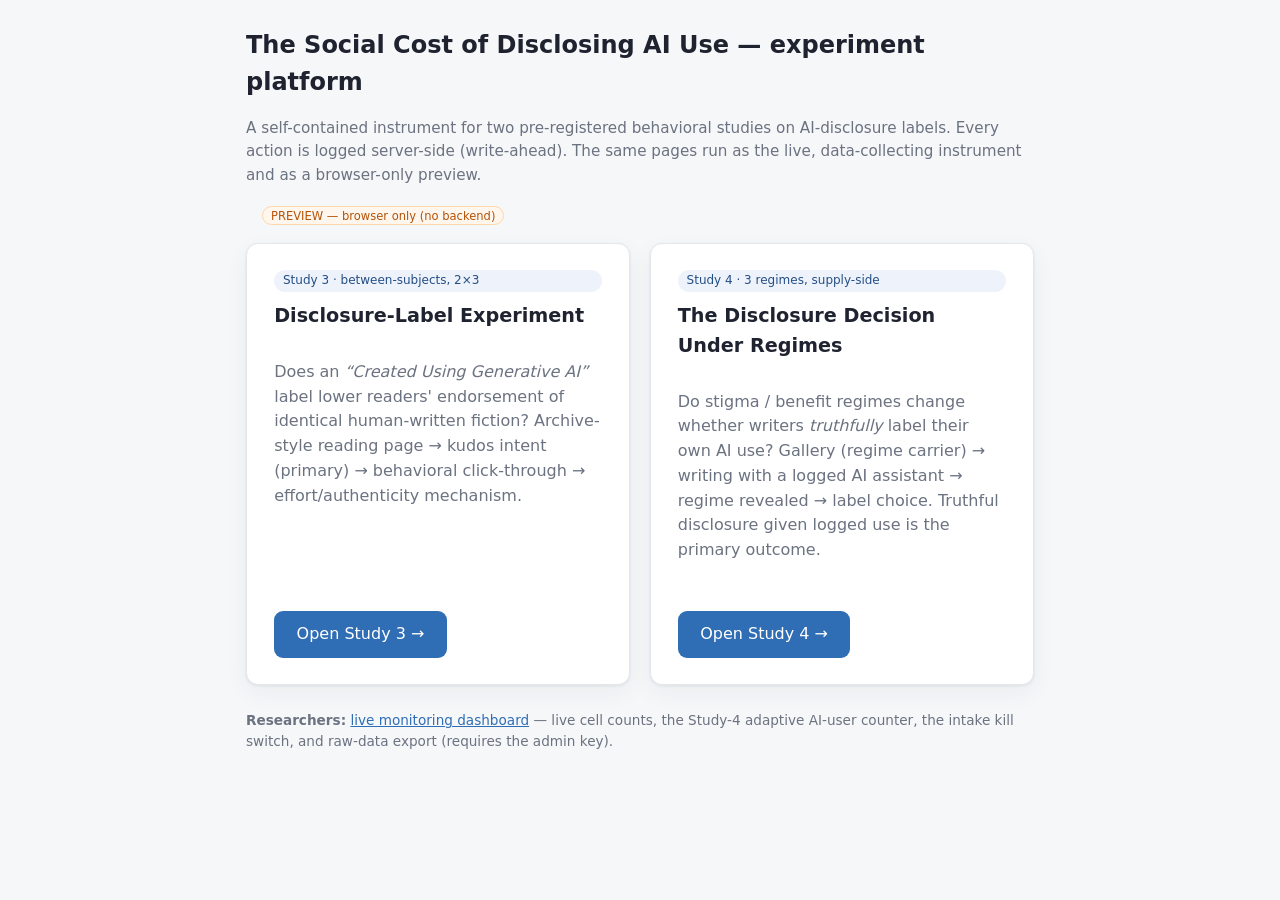
==== docs/index.html @ 00bd0689 "Experiment platform (Studies 3 and 4) — anonymized artifact for double-blind review" ====
<!doctype html>
<html lang="en">
<head>
  <meta charset="utf-8">
  <meta name="viewport" content="width=device-width, initial-scale=1">
  <title>NHB Disclosure Experiments — platform</title>
  <link rel="stylesheet" href="shared/css/app.css">
  <style>
    .hero{max-width:820px;margin:3vh auto 1rem;padding:0 1rem}
    .studies{display:grid;grid-template-columns:1fr 1fr;gap:1.2rem;max-width:820px;margin:0 auto;padding:0 1rem}
    @media(max-width:680px){.studies{grid-template-columns:1fr}}
    .scard{display:block;text-decoration:none;color:inherit}
    .scard .card{height:100%;display:flex;flex-direction:column;transition:.15s,box-shadow .15s}
    .scard .card:hover{border-color:var(--accent);transform:translateY(-3px);box-shadow:0 10px 30px rgba(20,30,60,.12)}
    .scard .card p:last-child{margin-top:auto;margin-bottom:0;padding-top:.8rem}
    .scard h2{margin-top:.1rem}
    .stag{font-size:.75rem;color:var(--accent-d);background:#eef3fb;border-radius:999px;padding:.1rem .55rem;display:inline-block;margin-bottom:.5rem}
    .foot{max-width:820px;margin:1.6rem auto;padding:0 1rem;font-size:.85rem;color:var(--muted)}
    .modeline{max-width:820px;margin:.4rem auto 0;padding:0 1rem}
  </style>
</head>
<body>
  <div class="hero">
    <h1 style="margin-bottom:.3rem">The Social Cost of Disclosing AI Use — experiment platform</h1>
    <p class="lead">A self-contained instrument for two pre-registered behavioral studies on AI-disclosure
      labels. Every action is logged server-side (write-ahead). The same pages run as the live,
      data-collecting instrument and as a browser-only preview.</p>
    <div class="modeline"><span id="modeflag" class="modeflag">checking…</span>
      <span class="muted" id="ver" style="font-size:.8rem"></span></div>
  </div>

  <div class="studies">
    <a class="scard" href="study3/">
      <div class="card">
        <span class="stag">Study 3 · between-subjects, 2×3</span>
        <h2>Disclosure-Label Experiment</h2>
        <p class="muted">Does an <em>“Created Using Generative AI”</em> label lower readers' endorsement of
          identical human-written fiction? Archive-style reading page → kudos intent (primary) →
          behavioral click-through → effort/authenticity mechanism.</p>
        <p><span class="btn">Open Study 3 →</span></p>
      </div>
    </a>
    <a class="scard" href="study4/">
      <div class="card">
        <span class="stag">Study 4 · 3 regimes, supply-side</span>
        <h2>The Disclosure Decision Under Regimes</h2>
        <p class="muted">Do stigma / benefit regimes change whether writers <em>truthfully</em> label their
          own AI use? Gallery (regime carrier) → writing with a logged AI assistant → regime revealed →
          label choice. Truthful disclosure given logged use is the primary outcome.</p>
        <p><span class="btn">Open Study 4 →</span></p>
      </div>
    </a>
  </div>

  <div class="foot">
    <p><strong>Researchers:</strong> <a href="admin">live monitoring dashboard</a>
      — live cell counts, the Study-4 adaptive AI-user counter, the intake kill switch, and raw-data
      export (requires the admin key).</p>
  </div>

  <script>
    fetch('api/health').then(r => r.json()).then(h => {
      const f = document.getElementById('modeflag');
      f.textContent = 'LIVE — server logging'; f.className = 'modeflag server';
      document.getElementById('ver').textContent =
        ' platform ' + h.platform_version + ' · assistant: ' + (h.llm_model || h.llm_provider);
    }).catch(() => {
      const f = document.getElementById('modeflag');
      f.textContent = 'PREVIEW — browser only (no backend)'; f.className = 'modeflag preview';
    });
  </script>
</body>
</html>
---- docs/shared/css/app.css ----
/* NHB disclosure-experiments platform — shared styles.
   Clean, calm, archive-neutral. No third-party CSS. */
:root{
  --ink:#1f2330; --muted:#6b7280; --line:#e5e7eb; --bg:#f6f7f9; --card:#ffffff;
  --accent:#2f6db5; --accent-d:#244e86; --ok:#157f3b; --warn:#b45309; --danger:#b91c1c;
  --maxw:760px; --radius:12px; --shadow:0 1px 3px rgba(20,30,60,.08),0 8px 24px rgba(20,30,60,.05);
  --serif:"Iowan Old Style",Georgia,"Times New Roman",serif;
  --sans:system-ui,-apple-system,"Segoe UI",Roboto,sans-serif;
}
*{box-sizing:border-box}
html,body{margin:0}
body{font-family:var(--sans);color:var(--ink);background:var(--bg);line-height:1.55;-webkit-font-smoothing:antialiased}
a{color:var(--accent)}

/* top progress + brand bar */
.topbar{position:sticky;top:0;z-index:20;background:#fff;border-bottom:1px solid var(--line)}
.topbar .inner{max-width:var(--maxw);margin:0 auto;display:flex;align-items:center;justify-content:space-between;padding:.55rem 1rem;font-size:.85rem;color:var(--muted)}
.topbar .brand{font-weight:600;color:var(--ink)}
.progress{height:4px;background:#eceef2}
.progress > i{display:block;height:100%;background:var(--accent);width:0;transition:width .35s ease}
.modeflag{font-size:.72rem;padding:.1rem .5rem;border-radius:999px;border:1px solid var(--line)}
.modeflag.preview{background:#fff7ed;color:var(--warn);border-color:#fed7aa}
.modeflag.server{background:#ecfdf5;color:var(--ok);border-color:#a7f3d0}

/* page shell */
.wrap{max-width:var(--maxw);margin:1.4rem auto 6rem;padding:0 1rem}
.card{background:var(--card);border:1px solid var(--line);border-radius:var(--radius);box-shadow:var(--shadow);padding:1.6rem 1.7rem;margin-bottom:1.2rem}
h1{font-size:1.5rem;margin:.2rem 0 1rem}
h2{font-size:1.2rem;margin:0 0 .8rem}
.lead{color:var(--muted);font-size:.95rem}
.page-title{font-size:1.25rem;margin:0 0 .3rem}
.page-sub{color:var(--muted);margin:0 0 1.3rem;font-size:.92rem}

/* reading / archive page */
.archive{font-family:var(--serif)}
.archive .work-head{border-bottom:1px solid var(--line);padding-bottom:.8rem;margin-bottom:1rem}
.archive .work-title{font-size:1.7rem;margin:0 0 .2rem}
.archive .byline{font-family:var(--sans);color:var(--muted);font-size:.9rem}
.tagrow{font-family:var(--sans);display:flex;flex-wrap:wrap;gap:.4rem;margin:.7rem 0}
.tag{font-size:.8rem;background:#eef3fb;color:var(--accent-d);border:1px solid #d7e3f5;border-radius:999px;padding:.15rem .6rem;text-decoration:none}
.tag.ai{background:#fdeaea;color:#9a2424;border-color:#f3c9c9;font-weight:600}
.story-body{font-size:1.08rem;line-height:1.75}
.story-body p{margin:0 0 1rem}

/* forms */
.block{margin:0 0 1.6rem}
.block-instr{font-size:.9rem;color:var(--muted);margin:0 0 .8rem}
.qitem{padding:.9rem 0;border-bottom:1px solid #f1f2f5}
.qitem:last-child{border-bottom:0}
.qtext{margin:0 0 .6rem;font-weight:500}
.qtext .req{color:var(--danger)}
.likert{display:flex;gap:.4rem}
.likert label{flex:1 1 0;min-width:0;text-align:center;border:1px solid var(--line);border-radius:10px;
  padding:.5rem .25rem;cursor:pointer;color:var(--muted);background:#fcfcfd;transition:.12s;
  display:flex;flex-direction:column;align-items:center;gap:.22rem}
.likert label:hover{border-color:var(--accent);background:#f4f8fd}
.likert input{position:absolute;opacity:0;width:1px;height:1px}
.likert label.sel{background:var(--accent);color:#fff;border-color:var(--accent);box-shadow:0 2px 8px rgba(47,109,181,.25)}
.likert .num{font-weight:700;font-size:1rem;line-height:1}
.likert label>span:not(.num){font-size:.72rem;line-height:1.15}
.likert label:has(input:focus-visible){outline:2px solid var(--accent);outline-offset:2px}
.scale-anchor{display:flex;justify-content:space-between;font-size:.75rem;color:var(--muted);margin-top:.4rem;padding:0 .15rem}
.choices label{display:flex;align-items:center;gap:.6rem;border:1px solid var(--line);border-radius:10px;padding:.65rem .85rem;margin:.45rem 0;cursor:pointer;transition:.12s}
.choices label:hover{border-color:var(--accent);background:#f8fbfe}
.choices label.sel{border-color:var(--accent);background:#f1f6fc;box-shadow:inset 0 0 0 1px var(--accent)}
.choices label:has(input:focus-visible){outline:2px solid var(--accent);outline-offset:2px}
.choices input{accent-color:var(--accent)}
textarea,input[type=text],input[type=number]{width:100%;padding:.65rem;border:1px solid var(--line);border-radius:8px;font:inherit;font-size:.95rem;transition:.12s}
textarea:focus,input[type=text]:focus,input[type=number]:focus{outline:none;border-color:var(--accent);box-shadow:0 0 0 3px rgba(47,109,181,.12)}
textarea{min-height:90px;resize:vertical}
.slider-wrap{display:flex;align-items:center;gap:1rem}
input[type=range]{flex:1;accent-color:var(--accent);height:6px}
.slider-val{font-weight:700;min-width:6rem;text-align:right;color:var(--accent-d)}
.slider-val.muted{color:var(--muted);font-weight:500;font-style:italic}

/* buttons */
.btn{display:inline-flex;align-items:center;gap:.4rem;background:var(--accent);color:#fff;border:0;border-radius:9px;padding:.7rem 1.4rem;font:inherit;font-size:1rem;cursor:pointer;transition:.12s}
.btn:hover{background:var(--accent-d)}
.btn:disabled{background:#c5cbd6;cursor:not-allowed;box-shadow:none}
.btn:focus-visible,.chip:focus-visible,.mini:focus-visible{outline:2px solid var(--accent-d);outline-offset:2px}
.btn.secondary{background:#fff;color:var(--ink);border:1px solid var(--line)}
.btn.secondary:hover{border-color:var(--accent)}
.btn.big{font-size:1.05rem;padding:.85rem 1.8rem}
.navrow{display:flex;justify-content:space-between;align-items:center;margin-top:1.4rem}
.dwell-note{font-size:.82rem;color:var(--muted)}

/* consent / debrief */
.legal{font-size:.92rem;max-height:none}
.legal h3{font-size:1rem;margin:1.1rem 0 .4rem}
.legal ul{margin:.3rem 0 .6rem;padding-left:1.2rem}
.accept{display:flex;gap:.6rem;align-items:flex-start;margin-top:1rem;padding:.8rem;background:#f8fafc;border:1px solid var(--line);border-radius:8px}
.accept input{margin-top:.25rem}

.notice{padding:.8rem 1rem;border-radius:8px;font-size:.9rem;margin:.8rem 0}
.notice.warn{background:#fff7ed;border:1px solid #fed7aa;color:#9a3412}
.notice.info{background:#eff6ff;border:1px solid #bfdbfe;color:#1e40af}

/* event inspector (preview / debug) */
#inspector{position:fixed;bottom:0;left:0;right:0;z-index:50;font-family:ui-monospace,monospace}
#inspector .tab{position:absolute;right:1rem;top:-30px;background:#14213d;color:#fff;border:0;border-radius:8px 8px 0 0;padding:.35rem .8rem;font-size:.78rem;cursor:pointer}
#inspector .panel{background:#0f1426;color:#cfe;max-height:0;overflow:auto;transition:max-height .25s ease}
#inspector.open .panel{max-height:42vh}
#inspector .panel .head{position:sticky;top:0;background:#0f1426;display:flex;justify-content:space-between;padding:.5rem .8rem;border-bottom:1px solid #29304a;color:#9fb}
#inspector .panel .head button{background:#23305a;color:#fff;border:0;border-radius:6px;padding:.25rem .6rem;font-size:.72rem;cursor:pointer;margin-left:.4rem}
#inspector .row{padding:.18rem .8rem;border-bottom:1px solid #161c33;font-size:.74rem;white-space:nowrap;overflow:hidden;text-overflow:ellipsis}
#inspector .row .t{color:#6cf}
#inspector .row .ty{color:#fd8}

.center{max-width:560px;margin:8vh auto;text-align:center;padding:0 1rem}
.center .big{font-size:1.4rem;margin-bottom:.6rem}
.code{font-family:ui-monospace,monospace;font-size:1.3rem;background:#f1f5f9;border:1px dashed var(--accent);border-radius:8px;padding:.6rem 1rem;display:inline-block;margin:.6rem 0}
.muted{color:var(--muted)}
.kbd{font-family:ui-monospace,monospace;background:#eef0f4;border:1px solid var(--line);border-radius:5px;padding:.05rem .35rem;font-size:.85em}
.err{color:var(--danger);font-size:.85rem;margin-top:.4rem}

/* ---------- Study 4: gallery ---------- */
.gwrap{display:grid;grid-template-columns:1fr 1fr;gap:1rem;margin:1rem 0}
@media(max-width:640px){.gwrap{grid-template-columns:1fr}}
.gpiece{border:1px solid var(--line);border-radius:10px;padding:.9rem 1rem;background:#fff;position:relative}
.gtitle{font-weight:600;font-family:var(--serif);font-size:1.05rem}
.gauthor{color:var(--muted);font-size:.82rem;margin:.1rem 0 .5rem}
.gbody{font-family:var(--serif);font-size:.92rem;line-height:1.5;color:#33384a;position:relative;max-height:7.5em;overflow:hidden}
.gbody.full{max-height:none}
.gbody:not(.full)::after{content:"";position:absolute;left:0;right:0;bottom:0;height:2.2em;background:linear-gradient(rgba(255,255,255,0),#fff)}
.gbody p{margin:0 0 .5rem}
.glikes{color:#b4476b;font-size:.82rem;margin-top:.5rem;font-weight:600}
.gtarget{border-color:var(--accent);box-shadow:0 0 0 1px rgba(47,109,181,.35)}
.rate-tag{display:inline-block;background:#eef3fb;color:var(--accent-d);border-radius:6px;font-size:.7rem;font-weight:700;padding:.12rem .5rem;margin-bottom:.45rem}
.ailabel{color:#9a2424;font-weight:600}
.gbadge-row{margin-bottom:.45rem}
.vbadge{display:inline-block;background:#e6f7ec;color:var(--ok);border:1px solid #a7f3d0;border-radius:999px;font-size:.68rem;padding:.14rem .55rem;font-weight:700;letter-spacing:.01em}
.showcase{border:1px solid #cfe6d6;background:#f4fbf6;border-radius:12px;padding:.8rem 1rem;margin:.8rem 0}
.showcase-h{color:var(--ok);font-weight:700;font-size:.9rem;margin-bottom:.4rem}

/* ---------- Study 4: editor + assistant ---------- */
.editor-grid{display:grid;grid-template-columns:1fr 320px;gap:1.1rem;margin-top:1rem}
@media(max-width:760px){.editor-grid{grid-template-columns:1fr}}
.editor-col textarea#draft{min-height:400px;font-family:var(--serif);font-size:1.05rem;line-height:1.7}
.ed-status{display:flex;justify-content:space-between;font-size:.8rem;color:var(--muted);margin-top:.4rem}
.assist{border:1px solid var(--line);border-radius:12px;background:#fbfcfe;display:flex;flex-direction:column;overflow:hidden;height:fit-content}
.assist-h{display:flex;justify-content:space-between;align-items:center;background:#eef3fb;padding:.55rem .8rem;font-weight:600;font-size:.9rem;color:var(--accent-d)}
.assist-body{padding:.7rem .8rem}
.assist-btns{display:flex;flex-direction:column;gap:.4rem;margin:.5rem 0}
.chip{text-align:left;background:#fff;border:1px solid var(--line);border-radius:8px;padding:.45rem .6rem;font:inherit;font-size:.85rem;cursor:pointer}
.chip:hover{border-color:var(--accent)}
.assist-ask{display:flex;gap:.35rem;margin:.4rem 0}
.assist-ask input{flex:1;font-size:.85rem;padding:.4rem}
.mini{background:var(--accent);color:#fff;border:0;border-radius:7px;padding:.35rem .6rem;font-size:.78rem;cursor:pointer}
.mini:hover{background:var(--accent-d)}
.aresp{border:1px solid #d9e6f6;background:#fff;border-radius:9px;padding:.55rem .65rem;margin:.5rem 0}
.atext{font-family:var(--serif);font-size:.92rem;line-height:1.5;margin-bottom:.45rem}
.aacts{display:flex;gap:.35rem}
.piece-preview{border:1px solid var(--line);border-radius:10px;margin:.4rem 0 1rem;overflow:hidden}
.pp-h{background:#f4f6f9;padding:.45rem .8rem;font-size:.82rem;color:var(--muted);font-weight:600}
.pp-body{padding:.8rem;font-family:var(--serif);font-size:1rem;line-height:1.6;max-height:240px;overflow:auto}
.spinner{width:34px;height:34px;border:4px solid #dfe5ef;border-top-color:var(--accent);border-radius:50%;margin:0 auto;animation:spin .8s linear infinite}
@keyframes spin{to{transform:rotate(360deg)}}
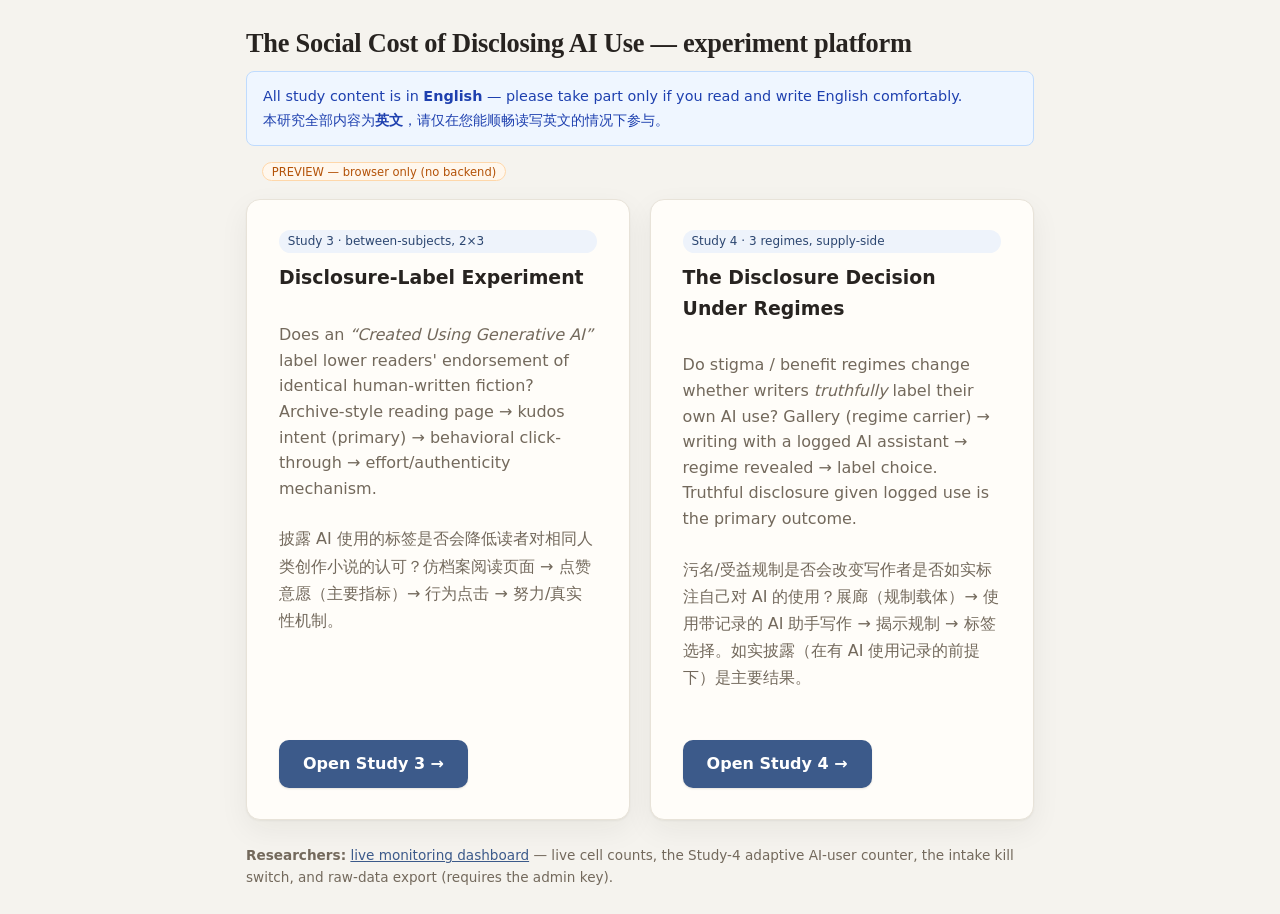
==== commit fdf2988c: "Invite-code access gate, no-store test code, bilingual descriptions - Invitation-code gate: server-m" ====
--- a/docs/index.html
+++ b/docs/index.html
@@ -22,9 +22,10 @@
 <body>
   <div class="hero">
     <h1 style="margin-bottom:.3rem">The Social Cost of Disclosing AI Use — experiment platform</h1>
-    <p class="lead">A self-contained instrument for two pre-registered behavioral studies on AI-disclosure
-      labels. Every action is logged server-side (write-ahead). The same pages run as the live,
-      data-collecting instrument and as a browser-only preview.</p>
+    <div class="notice info" style="margin:.7rem 0">
+      All study content is in <strong>English</strong> — please take part only if you read and write English comfortably.<br>
+      <span lang="zh">本研究全部内容为<strong>英文</strong>，请仅在您能顺畅读写英文的情况下参与。</span>
+    </div>
     <div class="modeline"><span id="modeflag" class="modeflag">checking…</span>
       <span class="muted" id="ver" style="font-size:.8rem"></span></div>
   </div>
@@ -37,6 +38,7 @@
         <p class="muted">Does an <em>“Created Using Generative AI”</em> label lower readers' endorsement of
           identical human-written fiction? Archive-style reading page → kudos intent (primary) →
           behavioral click-through → effort/authenticity mechanism.</p>
+        <p class="muted" lang="zh" style="margin-top:.5rem">披露 AI 使用的标签是否会降低读者对相同人类创作小说的认可？仿档案阅读页面 → 点赞意愿（主要指标）→ 行为点击 → 努力/真实性机制。</p>
         <p><span class="btn">Open Study 3 →</span></p>
       </div>
     </a>
@@ -47,6 +49,7 @@
         <p class="muted">Do stigma / benefit regimes change whether writers <em>truthfully</em> label their
           own AI use? Gallery (regime carrier) → writing with a logged AI assistant → regime revealed →
           label choice. Truthful disclosure given logged use is the primary outcome.</p>
+        <p class="muted" lang="zh" style="margin-top:.5rem">污名/受益规制是否会改变写作者是否如实标注自己对 AI 的使用？展廊（规制载体）→ 使用带记录的 AI 助手写作 → 揭示规制 → 标签选择。如实披露（在有 AI 使用记录的前提下）是主要结果。</p>
         <p><span class="btn">Open Study 4 →</span></p>
       </div>
     </a>
--- a/docs/shared/css/app.css
+++ b/docs/shared/css/app.css
@@ -1,46 +1,57 @@
 /* NHB disclosure-experiments platform — shared styles.
    Clean, calm, archive-neutral. No third-party CSS. */
 :root{
-  --ink:#1f2330; --muted:#6b7280; --line:#e5e7eb; --bg:#f6f7f9; --card:#ffffff;
-  --accent:#2f6db5; --accent-d:#244e86; --ok:#157f3b; --warn:#b45309; --danger:#b91c1c;
-  --maxw:760px; --radius:12px; --shadow:0 1px 3px rgba(20,30,60,.08),0 8px 24px rgba(20,30,60,.05);
-  --serif:"Iowan Old Style",Georgia,"Times New Roman",serif;
-  --sans:system-ui,-apple-system,"Segoe UI",Roboto,sans-serif;
+  --ink:#272320; --muted:#73695c; --line:#e8e3d9; --bg:#f5f3ee; --card:#fffdf9;
+  --accent:#3c5a8a; --accent-d:#2c4670; --accent-soft:#eef2f8;
+  --ok:#2f7d4f; --warn:#b45309; --danger:#b3261e;
+  --maxw:760px; --radius:14px;
+  --shadow:0 1px 2px rgba(40,32,24,.05),0 10px 30px rgba(40,32,24,.06);
+  --shadow-lg:0 4px 12px rgba(40,32,24,.08),0 24px 60px rgba(40,32,24,.10);
+  --serif:"Iowan Old Style","Palatino Linotype",Georgia,"Times New Roman",serif;
+  --sans:system-ui,-apple-system,"Segoe UI",Roboto,Helvetica,sans-serif;
 }
 *{box-sizing:border-box}
 html,body{margin:0}
-body{font-family:var(--sans);color:var(--ink);background:var(--bg);line-height:1.55;-webkit-font-smoothing:antialiased}
+body{font-family:var(--sans);color:var(--ink);background:var(--bg);line-height:1.6;-webkit-font-smoothing:antialiased;text-rendering:optimizeLegibility}
 a{color:var(--accent)}
+::selection{background:rgba(60,90,138,.16)}
 
 /* top progress + brand bar */
-.topbar{position:sticky;top:0;z-index:20;background:#fff;border-bottom:1px solid var(--line)}
-.topbar .inner{max-width:var(--maxw);margin:0 auto;display:flex;align-items:center;justify-content:space-between;padding:.55rem 1rem;font-size:.85rem;color:var(--muted)}
-.topbar .brand{font-weight:600;color:var(--ink)}
-.progress{height:4px;background:#eceef2}
-.progress > i{display:block;height:100%;background:var(--accent);width:0;transition:width .35s ease}
-.modeflag{font-size:.72rem;padding:.1rem .5rem;border-radius:999px;border:1px solid var(--line)}
+.topbar{position:sticky;top:0;z-index:20;background:rgba(255,253,249,.82);backdrop-filter:saturate(140%) blur(8px);-webkit-backdrop-filter:saturate(140%) blur(8px);border-bottom:1px solid var(--line)}
+.topbar .inner{max-width:var(--maxw);margin:0 auto;display:flex;align-items:center;justify-content:space-between;padding:.6rem 1rem;font-size:.85rem;color:var(--muted)}
+.topbar .brand{font-weight:600;color:var(--ink);font-family:var(--serif);font-size:1.02rem;letter-spacing:.01em;display:flex;align-items:center;gap:.5rem}
+.topbar .brand::before{content:"";width:9px;height:9px;border-radius:50%;background:var(--accent);box-shadow:0 0 0 3px rgba(60,90,138,.16)}
+.step-label{font-size:.76rem;color:var(--muted);font-variant-numeric:tabular-nums;letter-spacing:.02em}
+.progress{height:5px;background:#ece8df}
+.progress > i{display:block;height:100%;background:linear-gradient(90deg,var(--accent),#6480ab);width:0;transition:width .45s cubic-bezier(.4,0,.2,1)}
+.modeflag{font-size:.72rem;padding:.12rem .55rem;border-radius:999px;border:1px solid var(--line)}
 .modeflag.preview{background:#fff7ed;color:var(--warn);border-color:#fed7aa}
 .modeflag.server{background:#ecfdf5;color:var(--ok);border-color:#a7f3d0}
 
 /* page shell */
-.wrap{max-width:var(--maxw);margin:1.4rem auto 6rem;padding:0 1rem}
-.card{background:var(--card);border:1px solid var(--line);border-radius:var(--radius);box-shadow:var(--shadow);padding:1.6rem 1.7rem;margin-bottom:1.2rem}
-h1{font-size:1.5rem;margin:.2rem 0 1rem}
-h2{font-size:1.2rem;margin:0 0 .8rem}
-.lead{color:var(--muted);font-size:.95rem}
-.page-title{font-size:1.25rem;margin:0 0 .3rem}
-.page-sub{color:var(--muted);margin:0 0 1.3rem;font-size:.92rem}
+.wrap{max-width:var(--maxw);margin:1.7rem auto 6rem;padding:0 1rem}
+.card{background:var(--card);border:1px solid var(--line);border-radius:var(--radius);box-shadow:var(--shadow);padding:1.9rem 2rem;margin-bottom:1.2rem}
+@media(max-width:560px){.card{padding:1.3rem 1.2rem}}
+@keyframes pageIn{from{opacity:0;transform:translateY(10px)}to{opacity:1;transform:none}}
+.page-anim{animation:pageIn .32s cubic-bezier(.4,0,.2,1)}
+h1{font-family:var(--serif);font-size:1.65rem;margin:.1rem 0 1rem;letter-spacing:-.01em;line-height:1.25}
+h2{font-size:1.18rem;margin:0 0 .85rem;font-weight:650}
+.lead{color:var(--muted);font-size:.97rem}
+.page-title{font-family:var(--serif);font-size:1.55rem;margin:0 0 .35rem;letter-spacing:-.01em;line-height:1.25}
+.page-sub{color:var(--muted);margin:0 0 1.4rem;font-size:.95rem}
 
 /* reading / archive page */
 .archive{font-family:var(--serif)}
-.archive .work-head{border-bottom:1px solid var(--line);padding-bottom:.8rem;margin-bottom:1rem}
-.archive .work-title{font-size:1.7rem;margin:0 0 .2rem}
+.archive .work-head{border-bottom:1px solid var(--line);padding-bottom:1rem;margin-bottom:1.2rem}
+.archive .work-title{font-size:1.95rem;margin:0 0 .25rem;line-height:1.2;letter-spacing:-.01em}
 .archive .byline{font-family:var(--sans);color:var(--muted);font-size:.9rem}
-.tagrow{font-family:var(--sans);display:flex;flex-wrap:wrap;gap:.4rem;margin:.7rem 0}
-.tag{font-size:.8rem;background:#eef3fb;color:var(--accent-d);border:1px solid #d7e3f5;border-radius:999px;padding:.15rem .6rem;text-decoration:none}
-.tag.ai{background:#fdeaea;color:#9a2424;border-color:#f3c9c9;font-weight:600}
-.story-body{font-size:1.08rem;line-height:1.75}
-.story-body p{margin:0 0 1rem}
+.tagrow{font-family:var(--sans);display:flex;flex-wrap:wrap;gap:.4rem;margin:.8rem 0 0}
+.tag{font-size:.78rem;background:#eef2f8;color:var(--accent-d);border:1px solid #dde4ef;border-radius:7px;padding:.18rem .55rem;text-decoration:none;transition:.12s}
+.tag:hover{background:#e3eaf5}
+.tag.ai{background:#fbeae8;color:#9a2424;border-color:#f0cdc9;font-weight:600}
+.story-body{font-size:1.12rem;line-height:1.8;color:#34302a}
+.story-body p{margin:0 0 1.05rem}
+.story-body>p:first-of-type::first-letter{font-family:var(--serif);font-size:3.1rem;line-height:.8;float:left;padding:.04em .14em 0 0;color:var(--accent)}
 
 /* forms */
 .block{margin:0 0 1.6rem}
@@ -55,7 +66,7 @@
   display:flex;flex-direction:column;align-items:center;gap:.22rem}
 .likert label:hover{border-color:var(--accent);background:#f4f8fd}
 .likert input{position:absolute;opacity:0;width:1px;height:1px}
-.likert label.sel{background:var(--accent);color:#fff;border-color:var(--accent);box-shadow:0 2px 8px rgba(47,109,181,.25)}
+.likert label.sel{background:var(--accent);color:#fff;border-color:var(--accent);box-shadow:0 2px 8px rgba(60,90,138,.25)}
 .likert .num{font-weight:700;font-size:1rem;line-height:1}
 .likert label>span:not(.num){font-size:.72rem;line-height:1.15}
 .likert label:has(input:focus-visible){outline:2px solid var(--accent);outline-offset:2px}
@@ -66,7 +77,7 @@
 .choices label:has(input:focus-visible){outline:2px solid var(--accent);outline-offset:2px}
 .choices input{accent-color:var(--accent)}
 textarea,input[type=text],input[type=number]{width:100%;padding:.65rem;border:1px solid var(--line);border-radius:8px;font:inherit;font-size:.95rem;transition:.12s}
-textarea:focus,input[type=text]:focus,input[type=number]:focus{outline:none;border-color:var(--accent);box-shadow:0 0 0 3px rgba(47,109,181,.12)}
+textarea:focus,input[type=text]:focus,input[type=number]:focus{outline:none;border-color:var(--accent);box-shadow:0 0 0 3px rgba(60,90,138,.12)}
 textarea{min-height:90px;resize:vertical}
 .slider-wrap{display:flex;align-items:center;gap:1rem}
 input[type=range]{flex:1;accent-color:var(--accent);height:6px}
@@ -74,13 +85,14 @@
 .slider-val.muted{color:var(--muted);font-weight:500;font-style:italic}
 
 /* buttons */
-.btn{display:inline-flex;align-items:center;gap:.4rem;background:var(--accent);color:#fff;border:0;border-radius:9px;padding:.7rem 1.4rem;font:inherit;font-size:1rem;cursor:pointer;transition:.12s}
-.btn:hover{background:var(--accent-d)}
-.btn:disabled{background:#c5cbd6;cursor:not-allowed;box-shadow:none}
+.btn{display:inline-flex;align-items:center;gap:.45rem;background:var(--accent);color:#fff;border:0;border-radius:10px;padding:.72rem 1.5rem;font:inherit;font-size:1rem;font-weight:550;cursor:pointer;transition:transform .12s ease,background .15s,box-shadow .15s;box-shadow:0 1px 2px rgba(40,32,24,.12)}
+.btn:hover{background:var(--accent-d);transform:translateY(-1px);box-shadow:0 5px 16px rgba(60,90,138,.28)}
+.btn:active{transform:translateY(0)}
+.btn:disabled{background:#cfc9bd;color:#fbfaf7;cursor:not-allowed;box-shadow:none;transform:none}
 .btn:focus-visible,.chip:focus-visible,.mini:focus-visible{outline:2px solid var(--accent-d);outline-offset:2px}
-.btn.secondary{background:#fff;color:var(--ink);border:1px solid var(--line)}
-.btn.secondary:hover{border-color:var(--accent)}
-.btn.big{font-size:1.05rem;padding:.85rem 1.8rem}
+.btn.secondary{background:var(--card);color:var(--ink);border:1px solid var(--line);box-shadow:none}
+.btn.secondary:hover{border-color:var(--accent);background:#fff;box-shadow:0 2px 8px rgba(40,32,24,.06)}
+.btn.big{font-size:1.05rem;padding:.9rem 1.9rem}
 .navrow{display:flex;justify-content:space-between;align-items:center;margin-top:1.4rem}
 .dwell-note{font-size:.82rem;color:var(--muted)}
 
@@ -95,6 +107,12 @@
 .notice.warn{background:#fff7ed;border:1px solid #fed7aa;color:#9a3412}
 .notice.info{background:#eff6ff;border:1px solid #bfdbfe;color:#1e40af}
 
+/* invitation gate + test banner */
+.gate-label{display:block;font-weight:600;margin-top:1.1rem;font-size:.95rem}
+.gate input#inviteInput{margin-top:.5rem;max-width:360px;font-size:1.05rem;letter-spacing:.05em}
+.modeflag.test{background:#fef3c7;color:#92400e;border-color:#fde68a;font-weight:700}
+[lang=zh]{line-height:1.7}
+
 /* event inspector (preview / debug) */
 #inspector{position:fixed;bottom:0;left:0;right:0;z-index:50;font-family:ui-monospace,monospace}
 #inspector .tab{position:absolute;right:1rem;top:-30px;background:#14213d;color:#fff;border:0;border-radius:8px 8px 0 0;padding:.35rem .8rem;font-size:.78rem;cursor:pointer}
@@ -106,9 +124,11 @@
 #inspector .row .t{color:#6cf}
 #inspector .row .ty{color:#fd8}
 
-.center{max-width:560px;margin:8vh auto;text-align:center;padding:0 1rem}
-.center .big{font-size:1.4rem;margin-bottom:.6rem}
-.code{font-family:ui-monospace,monospace;font-size:1.3rem;background:#f1f5f9;border:1px dashed var(--accent);border-radius:8px;padding:.6rem 1rem;display:inline-block;margin:.6rem 0}
+.center{max-width:560px;margin:9vh auto;text-align:center;padding:0 1rem}
+.center .big{font-size:1.55rem;margin-bottom:.7rem;font-family:var(--serif)}
+.check-circle{width:64px;height:64px;border-radius:50%;background:var(--ok);color:#fff;display:flex;align-items:center;justify-content:center;font-size:2rem;margin:0 auto 1.1rem;box-shadow:0 10px 26px rgba(47,125,79,.32);animation:pop .45s cubic-bezier(.2,1.4,.4,1)}
+@keyframes pop{from{transform:scale(.6);opacity:0}to{transform:scale(1);opacity:1}}
+.code{font-family:ui-monospace,monospace;font-size:1.3rem;background:var(--accent-soft);border:1px dashed var(--accent);color:var(--accent-d);border-radius:10px;padding:.6rem 1.1rem;display:inline-block;margin:.6rem 0;letter-spacing:.04em}
 .muted{color:var(--muted)}
 .kbd{font-family:ui-monospace,monospace;background:#eef0f4;border:1px solid var(--line);border-radius:5px;padding:.05rem .35rem;font-size:.85em}
 .err{color:var(--danger);font-size:.85rem;margin-top:.4rem}
@@ -116,15 +136,16 @@
 /* ---------- Study 4: gallery ---------- */
 .gwrap{display:grid;grid-template-columns:1fr 1fr;gap:1rem;margin:1rem 0}
 @media(max-width:640px){.gwrap{grid-template-columns:1fr}}
-.gpiece{border:1px solid var(--line);border-radius:10px;padding:.9rem 1rem;background:#fff;position:relative}
+.gpiece{border:1px solid var(--line);border-radius:12px;padding:1rem 1.1rem;background:var(--card);position:relative;transition:transform .15s,box-shadow .15s}
+.gpiece:hover{transform:translateY(-2px);box-shadow:var(--shadow)}
 .gtitle{font-weight:600;font-family:var(--serif);font-size:1.05rem}
 .gauthor{color:var(--muted);font-size:.82rem;margin:.1rem 0 .5rem}
 .gbody{font-family:var(--serif);font-size:.92rem;line-height:1.5;color:#33384a;position:relative;max-height:7.5em;overflow:hidden}
 .gbody.full{max-height:none}
 .gbody:not(.full)::after{content:"";position:absolute;left:0;right:0;bottom:0;height:2.2em;background:linear-gradient(rgba(255,255,255,0),#fff)}
 .gbody p{margin:0 0 .5rem}
-.glikes{color:#b4476b;font-size:.82rem;margin-top:.5rem;font-weight:600}
-.gtarget{border-color:var(--accent);box-shadow:0 0 0 1px rgba(47,109,181,.35)}
+.glikes{color:#c2557a;font-size:.83rem;margin-top:.6rem;font-weight:600}
+.gtarget{border-color:var(--accent);box-shadow:0 0 0 1px rgba(60,90,138,.35)}
 .rate-tag{display:inline-block;background:#eef3fb;color:var(--accent-d);border-radius:6px;font-size:.7rem;font-weight:700;padding:.12rem .5rem;margin-bottom:.45rem}
 .ailabel{color:#9a2424;font-weight:600}
 .gbadge-row{margin-bottom:.45rem}
@@ -141,8 +162,8 @@
 .assist-h{display:flex;justify-content:space-between;align-items:center;background:#eef3fb;padding:.55rem .8rem;font-weight:600;font-size:.9rem;color:var(--accent-d)}
 .assist-body{padding:.7rem .8rem}
 .assist-btns{display:flex;flex-direction:column;gap:.4rem;margin:.5rem 0}
-.chip{text-align:left;background:#fff;border:1px solid var(--line);border-radius:8px;padding:.45rem .6rem;font:inherit;font-size:.85rem;cursor:pointer}
-.chip:hover{border-color:var(--accent)}
+.chip{text-align:left;background:#fff;border:1px solid var(--line);border-radius:8px;padding:.5rem .65rem;font:inherit;font-size:.85rem;cursor:pointer;transition:.12s}
+.chip:hover{border-color:var(--accent);background:var(--accent-soft)}
 .assist-ask{display:flex;gap:.35rem;margin:.4rem 0}
 .assist-ask input{flex:1;font-size:.85rem;padding:.4rem}
 .mini{background:var(--accent);color:#fff;border:0;border-radius:7px;padding:.35rem .6rem;font-size:.78rem;cursor:pointer}
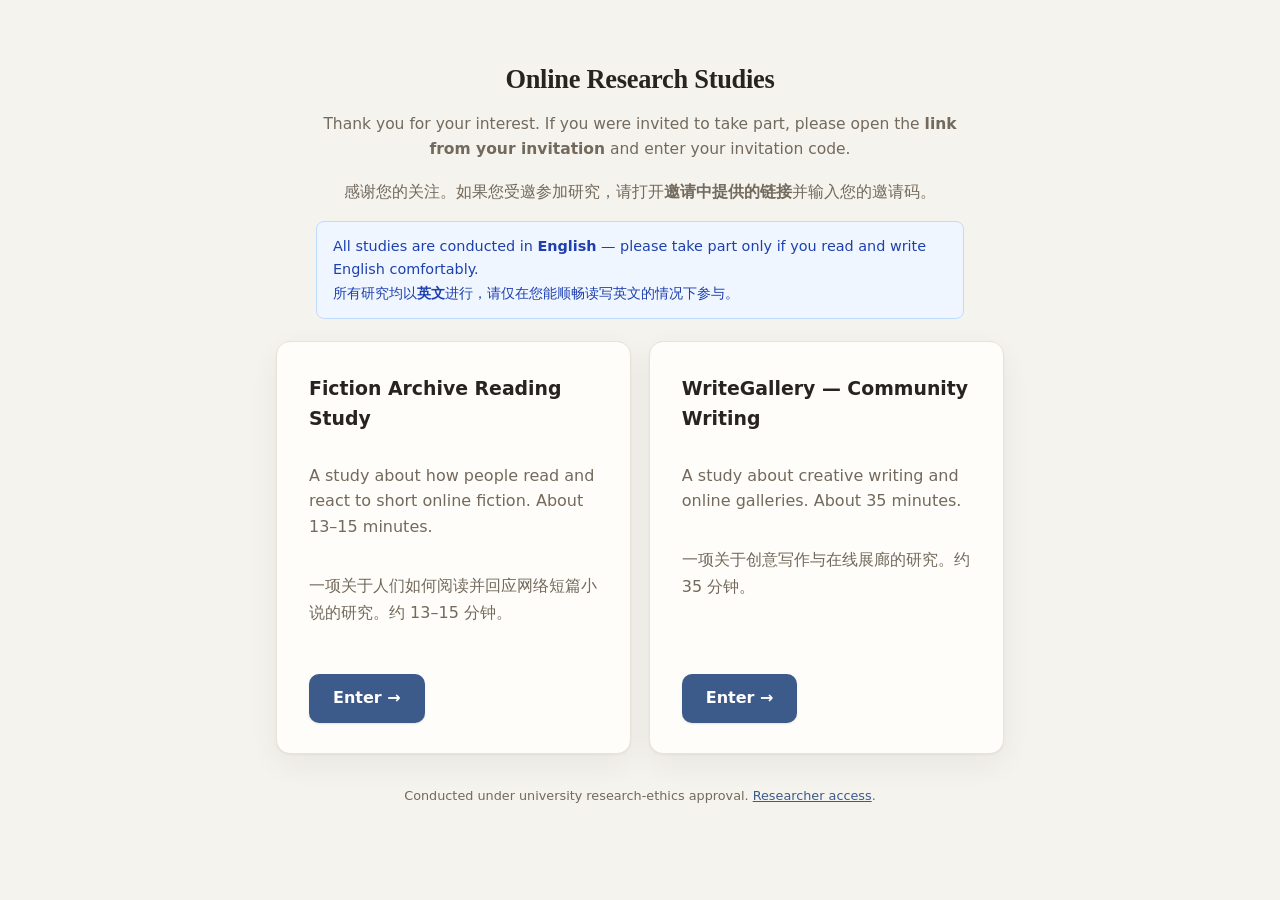
==== commit b3ff4e87: "Make landing page cover-story-safe (protect deception) The root / landing previously showed the real" ====
--- a/docs/index.html
+++ b/docs/index.html
@@ -3,74 +3,53 @@
 <head>
   <meta charset="utf-8">
   <meta name="viewport" content="width=device-width, initial-scale=1">
-  <title>NHB Disclosure Experiments — platform</title>
+  <title>Online Research Studies</title>
   <link rel="stylesheet" href="shared/css/app.css">
   <style>
-    .hero{max-width:820px;margin:3vh auto 1rem;padding:0 1rem}
-    .studies{display:grid;grid-template-columns:1fr 1fr;gap:1.2rem;max-width:820px;margin:0 auto;padding:0 1rem}
-    @media(max-width:680px){.studies{grid-template-columns:1fr}}
+    .hero{max-width:680px;margin:7vh auto 1.4rem;padding:0 1rem;text-align:center}
+    .studies{display:grid;grid-template-columns:1fr 1fr;gap:1.1rem;max-width:760px;margin:0 auto;padding:0 1rem}
+    @media(max-width:640px){.studies{grid-template-columns:1fr}}
     .scard{display:block;text-decoration:none;color:inherit}
     .scard .card{height:100%;display:flex;flex-direction:column;transition:.15s,box-shadow .15s}
-    .scard .card:hover{border-color:var(--accent);transform:translateY(-3px);box-shadow:0 10px 30px rgba(20,30,60,.12)}
+    .scard .card:hover{border-color:var(--accent);transform:translateY(-3px);box-shadow:var(--shadow)}
     .scard .card p:last-child{margin-top:auto;margin-bottom:0;padding-top:.8rem}
-    .scard h2{margin-top:.1rem}
-    .stag{font-size:.75rem;color:var(--accent-d);background:#eef3fb;border-radius:999px;padding:.1rem .55rem;display:inline-block;margin-bottom:.5rem}
-    .foot{max-width:820px;margin:1.6rem auto;padding:0 1rem;font-size:.85rem;color:var(--muted)}
-    .modeline{max-width:820px;margin:.4rem auto 0;padding:0 1rem}
+    .foot{max-width:760px;margin:2rem auto;padding:0 1rem;font-size:.8rem;color:var(--muted);text-align:center}
   </style>
 </head>
 <body>
   <div class="hero">
-    <h1 style="margin-bottom:.3rem">The Social Cost of Disclosing AI Use — experiment platform</h1>
-    <div class="notice info" style="margin:.7rem 0">
-      All study content is in <strong>English</strong> — please take part only if you read and write English comfortably.<br>
-      <span lang="zh">本研究全部内容为<strong>英文</strong>，请仅在您能顺畅读写英文的情况下参与。</span>
+    <h1>Online Research Studies</h1>
+    <p class="lead">Thank you for your interest. If you were invited to take part, please open the
+      <strong>link from your invitation</strong> and enter your invitation code.</p>
+    <p class="muted" lang="zh">感谢您的关注。如果您受邀参加研究，请打开<strong>邀请中提供的链接</strong>并输入您的邀请码。</p>
+    <div class="notice info" style="text-align:left;margin-top:1rem">
+      All studies are conducted in <strong>English</strong> — please take part only if you read and write
+      English comfortably.<br>
+      <span lang="zh">所有研究均以<strong>英文</strong>进行，请仅在您能顺畅读写英文的情况下参与。</span>
     </div>
-    <div class="modeline"><span id="modeflag" class="modeflag">checking…</span>
-      <span class="muted" id="ver" style="font-size:.8rem"></span></div>
   </div>
 
   <div class="studies">
     <a class="scard" href="study3/">
       <div class="card">
-        <span class="stag">Study 3 · between-subjects, 2×3</span>
-        <h2>Disclosure-Label Experiment</h2>
-        <p class="muted">Does an <em>“Created Using Generative AI”</em> label lower readers' endorsement of
-          identical human-written fiction? Archive-style reading page → kudos intent (primary) →
-          behavioral click-through → effort/authenticity mechanism.</p>
-        <p class="muted" lang="zh" style="margin-top:.5rem">披露 AI 使用的标签是否会降低读者对相同人类创作小说的认可？仿档案阅读页面 → 点赞意愿（主要指标）→ 行为点击 → 努力/真实性机制。</p>
-        <p><span class="btn">Open Study 3 →</span></p>
+        <h2>Fiction Archive Reading Study</h2>
+        <p class="muted">A study about how people read and react to short online fiction. About 13–15 minutes.</p>
+        <p class="muted" lang="zh">一项关于人们如何阅读并回应网络短篇小说的研究。约 13–15 分钟。</p>
+        <p><span class="btn">Enter →</span></p>
       </div>
     </a>
     <a class="scard" href="study4/">
       <div class="card">
-        <span class="stag">Study 4 · 3 regimes, supply-side</span>
-        <h2>The Disclosure Decision Under Regimes</h2>
-        <p class="muted">Do stigma / benefit regimes change whether writers <em>truthfully</em> label their
-          own AI use? Gallery (regime carrier) → writing with a logged AI assistant → regime revealed →
-          label choice. Truthful disclosure given logged use is the primary outcome.</p>
-        <p class="muted" lang="zh" style="margin-top:.5rem">污名/受益规制是否会改变写作者是否如实标注自己对 AI 的使用？展廊（规制载体）→ 使用带记录的 AI 助手写作 → 揭示规制 → 标签选择。如实披露（在有 AI 使用记录的前提下）是主要结果。</p>
-        <p><span class="btn">Open Study 4 →</span></p>
+        <h2>WriteGallery — Community Writing</h2>
+        <p class="muted">A study about creative writing and online galleries. About 35 minutes.</p>
+        <p class="muted" lang="zh">一项关于创意写作与在线展廊的研究。约 35 分钟。</p>
+        <p><span class="btn">Enter →</span></p>
       </div>
     </a>
   </div>
 
   <div class="foot">
-    <p><strong>Researchers:</strong> <a href="admin">live monitoring dashboard</a>
-      — live cell counts, the Study-4 adaptive AI-user counter, the intake kill switch, and raw-data
-      export (requires the admin key).</p>
+    <p>Conducted under university research-ethics approval. <a href="admin">Researcher access</a>.</p>
   </div>
-
-  <script>
-    fetch('api/health').then(r => r.json()).then(h => {
-      const f = document.getElementById('modeflag');
-      f.textContent = 'LIVE — server logging'; f.className = 'modeflag server';
-      document.getElementById('ver').textContent =
-        ' platform ' + h.platform_version + ' · assistant: ' + (h.llm_model || h.llm_provider);
-    }).catch(() => {
-      const f = document.getElementById('modeflag');
-      f.textContent = 'PREVIEW — browser only (no backend)'; f.className = 'modeflag preview';
-    });
-  </script>
 </body>
 </html>
